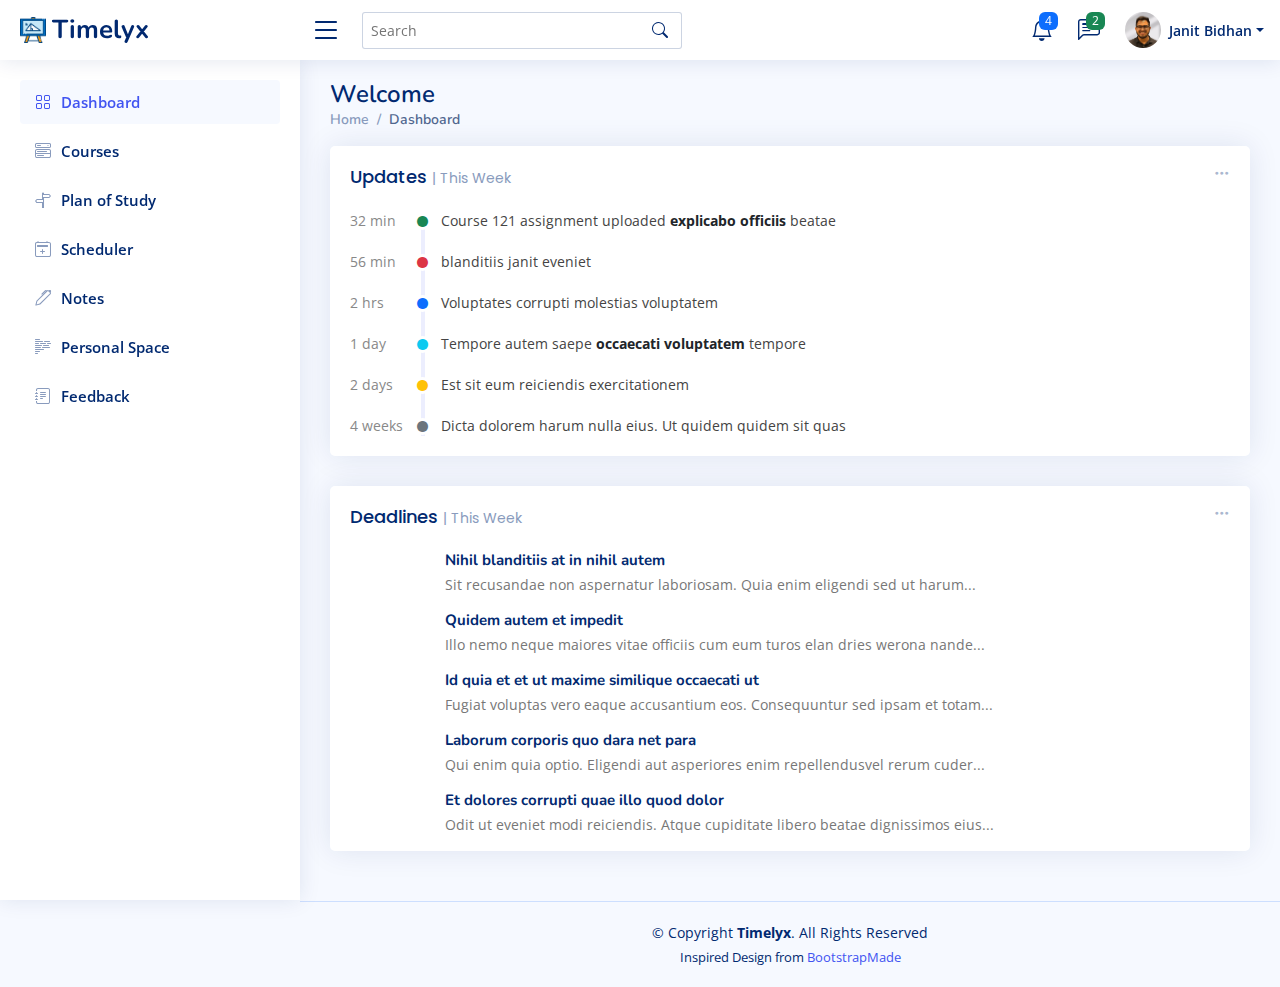
==== src/main/resources/index.html @ e12ec631 "Update index.html" ====
<!DOCTYPE html>
<html lang="en">

<head>
  <meta charset="utf-8">
  <meta content="width=device-width, initial-scale=1.0" name="viewport">

  <title>Timelyx</title>
  <meta content="" name="description">
  <meta content="" name="keywords">

  <!-- Favicons -->
  <link href="assets/img/logo.png" rel="icon">
  <link href="assets/img/logo.png" rel="apple-touch-icon">

  <!-- Google Fonts -->
  <link href="https://fonts.gstatic.com" rel="preconnect">
  <link href="https://fonts.googleapis.com/css?family=Open+Sans:300,300i,400,400i,600,600i,700,700i|Nunito:300,300i,400,400i,600,600i,700,700i|Poppins:300,300i,400,400i,500,500i,600,600i,700,700i" rel="stylesheet">

  <!-- Vendor CSS Files -->
  <link href="assets/vendor/bootstrap/css/bootstrap.min.css" rel="stylesheet">
  <link href="assets/vendor/bootstrap-icons/bootstrap-icons.css" rel="stylesheet">
  <link href="assets/vendor/boxicons/css/boxicons.min.css" rel="stylesheet">
  <link href="assets/vendor/quill/quill.snow.css" rel="stylesheet">
  <link href="assets/vendor/quill/quill.bubble.css" rel="stylesheet">
  <link href="assets/vendor/remixicon/remixicon.css" rel="stylesheet">
  <link href="assets/vendor/simple-datatables/style.css" rel="stylesheet">

  <!-- Template Main CSS File -->
  <link href="assets/css/style.css" rel="stylesheet">

</head>

<body>

  <!-- ======= Header ======= -->
  <header id="header" class="header fixed-top d-flex align-items-center">

    <div class="d-flex align-items-center justify-content-between">
      <a href="index.html" class="logo d-flex align-items-center">
        <img src="assets/img/logo.png" alt="">
        <span class="d-none d-lg-block">Timelyx</span>
      </a>
      <i class="bi bi-list toggle-sidebar-btn"></i>
    </div><!-- End Logo -->

    <div class="search-bar">
      <form class="search-form d-flex align-items-center" method="POST" action="#">
        <input type="text" name="query" placeholder="Search" title="Enter search keyword">
        <button type="submit" title="Search"><i class="bi bi-search"></i></button>
      </form>
    </div><!-- End Search Bar -->

    <nav class="header-nav ms-auto">
      <ul class="d-flex align-items-center">

        <li class="nav-item d-block d-lg-none">
          <a class="nav-link nav-icon search-bar-toggle " href="#">
            <i class="bi bi-search"></i>
          </a>
        </li><!-- End Search Icon-->

        <li class="nav-item dropdown">

          <a class="nav-link nav-icon" href="#" data-bs-toggle="dropdown">
            <i class="bi bi-bell"></i>
            <span class="badge bg-primary badge-number">4</span>
          </a><!-- End Notification Icon -->

          <ul class="dropdown-menu dropdown-menu-end dropdown-menu-arrow notifications">
            <li class="dropdown-header">
              You have 4 new notifications
              <a href="#"><span class="badge rounded-pill bg-primary p-2 ms-2">View all</span></a>
            </li>
            <li>
              <hr class="dropdown-divider">
            </li>

            <li class="notification-item">
              <i class="bi bi-exclamation-circle text-warning"></i>
              <div>
                <h4>Lorem Ipsum</h4>
                <p>Quae dolorem earum veritatis oditseno</p>
                <p>30 min. ago</p>
              </div>
            </li>

            <li>
              <hr class="dropdown-divider">
            </li>

            <li class="notification-item">
              <i class="bi bi-x-circle text-danger"></i>
              <div>
                <h4>Atque rerum nesciunt</h4>
                <p>Quae dolorem earum veritatis oditseno</p>
                <p>1 hr. ago</p>
              </div>
            </li>

            <li>
              <hr class="dropdown-divider">
            </li>

            <li class="notification-item">
              <i class="bi bi-check-circle text-success"></i>
              <div>
                <h4>Sit rerum fuga</h4>
                <p>Quae dolorem earum veritatis oditseno</p>
                <p>2 hrs. ago</p>
              </div>
            </li>

            <li>
              <hr class="dropdown-divider">
            </li>

            <li class="notification-item">
              <i class="bi bi-info-circle text-primary"></i>
              <div>
                <h4>Dicta reprehenderit</h4>
                <p>Quae dolorem earum veritatis oditseno</p>
                <p>4 hrs. ago</p>
              </div>
            </li>

            <li>
              <hr class="dropdown-divider">
            </li>
            <li class="dropdown-footer">
              <a href="#">Show all notifications</a>
            </li>

          </ul><!-- End Notification Dropdown Items -->

        </li><!-- End Notification Nav -->

        <li class="nav-item dropdown">

          <a class="nav-link nav-icon" href="#" data-bs-toggle="dropdown">
            <i class="bi bi-chat-left-text"></i>
            <span class="badge bg-success badge-number">2</span>
          </a><!-- End Messages Icon -->

          <ul class="dropdown-menu dropdown-menu-end dropdown-menu-arrow messages">
            <li class="dropdown-header">
              You have 2 new messages
              <a href="#"><span class="badge rounded-pill bg-primary p-2 ms-2">View all</span></a>
            </li>
            <li>
              <hr class="dropdown-divider">
            </li>

            <li class="message-item">
              <a href="#">
                <i class="bi bi-envelope" style="margin: 20px;"></i>
                <div>
                  <h4>Maria Hudson</h4>
                  <p>Velit asperiores et ducimus soluta repudiandae labore officia est ut...</p>
                  <p>4 hrs. ago</p>
                </div>
              </a>
            </li>
            <li>
              <hr class="dropdown-divider">
            </li>

            <li class="message-item">
              <a href="#">
                <i class="bi bi-envelope" style="margin: 20px;"></i>
                <div>
                  <h4>Anna Nelson</h4>
                  <p>Velit asperiores et ducimus soluta repudiandae labore officia est ut...</p>
                  <p>6 hrs. ago</p>
                </div>
              </a>
            </li>
            <li>
              <hr class="dropdown-divider">
            </li>

            <li class="message-item">
              <a href="#">
                <i class="bi bi-envelope-open" style="margin: 20px;"></i>
                <div>
                  <h4>David Muldon</h4>
                  <p>Velit asperiores et ducimus soluta repudiandae labore officia est ut...</p>
                  <p>8 hrs. ago</p>
                </div>
              </a>
            </li>
            <li>
              <hr class="dropdown-divider">
            </li>

            <li class="dropdown-footer">
              <a href="#">Show all messages</a>
            </li>

          </ul><!-- End Messages Dropdown Items -->

        </li><!-- End Messages Nav -->

        <li class="nav-item dropdown pe-3">

          <a class="nav-link nav-profile d-flex align-items-center pe-0" href="#" data-bs-toggle="dropdown">
            <img src="assets/img/user-image.jpeg" alt="Profile" class="rounded-circle">
            <span class="d-none d-md-block dropdown-toggle ps-2">Janit Bidhan</span>
          </a><!-- End Profile Iamge Icon -->

          <ul class="dropdown-menu dropdown-menu-end dropdown-menu-arrow profile">
            <li class="dropdown-header">
              <h6>Janit Bidhan</h6>
              <span>G01326111</span>
            </li>
            <li>
              <hr class="dropdown-divider">
            </li>

            <li>
              <a class="dropdown-item d-flex align-items-center" href="setting.html">
                <i class="bi bi-gear"></i>
                <span>Account Settings</span>
              </a>
            </li>
            <li>
              <hr class="dropdown-divider">
            </li>

            <li>
              <a class="dropdown-item d-flex align-items-center" href="faqs.html">
                <i class="bi bi-question-circle"></i>
                <span>Need Help?</span>
              </a>
            </li>
            <li>
              <hr class="dropdown-divider">
            </li>

            <li>
              <a class="dropdown-item d-flex align-items-center" href="#">
                <i class="bi bi-box-arrow-right"></i>
                <span>Sign Out</span>
              </a>
            </li>

          </ul><!-- End Profile Dropdown Items -->
        </li><!-- End Profile Nav -->

      </ul>
    </nav><!-- End Icons Navigation -->


  </header><!-- End Header -->

  <!-- ======= Sidebar ======= -->
  <aside id="sidebar" class="sidebar">
    <ul class="sidebar-nav" id="sidebar-nav">

      <li class="nav-item">
        <a class="nav-link " href="index.html">
          <i class="bi bi-grid"></i>
          <span>Dashboard</span>
        </a>
      </li>

      <li class="nav-item">
        <a class="nav-link collapsed" href="courses.html">
          <i class="bi bi-menu-button-wide"></i>
          <span>Courses</span>
        </a>
      </li>

      <li class="nav-item">
        <a class="nav-link collapsed" href="plans.html">
          <i class="bi bi-signpost-split"></i>
          <span>Plan of Study</span>
        </a>
      </li>

      <li class="nav-item">
        <a class="nav-link collapsed" href="cal.html">
          <i class="bi bi-calendar2-plus"></i>
          <span>Scheduler</span>
        </a>
      </li>

      <li class="nav-item">
        <a class="nav-link collapsed" href="notes.html">
          <i class="bi bi-pen"></i>
          <span>Notes</span>
        </a>
      </li>

      <li class="nav-item">
        <a class="nav-link collapsed" href="space.html">
          <i class="bi bi-body-text"></i>
          <span>Personal Space</span>
        </a>
      </li>

      <li class="nav-item">
        <a class="nav-link collapsed" href="feedback.html">
          <i class="bi bi-journal-text"></i>
          <span>Feedback</span>
        </a>
      </li>

    </ul>
  </aside><!-- End Sidebar-->

  <main id="main" class="main">

    <div class="pagetitle">
      <h1>Welcome</h1>
      <nav>
        <ol class="breadcrumb">
          <li class="breadcrumb-item"><a href="index.html">Home</a></li>
          <li class="breadcrumb-item active">Dashboard</li>
        </ol>
      </nav>
    </div><!-- End Page Title -->

    <section class="section dashboard">
      <div class="row">
        <div>

          <!-- Recent Activity -->
          <div class="card">
            <div class="filter">
              <a class="icon" href="#" data-bs-toggle="dropdown"><i class="bi bi-three-dots"></i></a>
              <ul class="dropdown-menu dropdown-menu-end dropdown-menu-arrow">
                <li class="dropdown-header text-start">
                  <h6>Filter</h6>
                </li>

                <li><a class="dropdown-item" href="#">This Week</a></li>
                <li><a class="dropdown-item" href="#">This Month</a></li>
                <li><a class="dropdown-item" href="#">This Year</a></li>
              </ul>
            </div>

            <div class="card-body">
              <h5 class="card-title">Updates <span>| This Week</span></h5>

              <div class="activity">

                <div class="activity-item d-flex">
                  <div class="activite-label">32 min</div>
                  <i class='bi bi-circle-fill activity-badge text-success align-self-start'></i>
                  <div class="activity-content">
                    Course 121 assignment uploaded <a href="#" class="fw-bold text-dark">explicabo officiis</a> beatae
                  </div>
                </div><!-- End activity item-->

                <div class="activity-item d-flex">
                  <div class="activite-label">56 min</div>
                  <i class='bi bi-circle-fill activity-badge text-danger align-self-start'></i>
                  <div class="activity-content">
                     blanditiis janit eveniet
                  </div>
                </div><!-- End activity item-->

                <div class="activity-item d-flex">
                  <div class="activite-label">2 hrs</div>
                  <i class='bi bi-circle-fill activity-badge text-primary align-self-start'></i>
                  <div class="activity-content">
                    Voluptates corrupti molestias voluptatem
                  </div>
                </div><!-- End activity item-->

                <div class="activity-item d-flex">
                  <div class="activite-label">1 day</div>
                  <i class='bi bi-circle-fill activity-badge text-info align-self-start'></i>
                  <div class="activity-content">
                    Tempore autem saepe <a href="#" class="fw-bold text-dark">occaecati voluptatem</a> tempore
                  </div>
                </div><!-- End activity item-->

                <div class="activity-item d-flex">
                  <div class="activite-label">2 days</div>
                  <i class='bi bi-circle-fill activity-badge text-warning align-self-start'></i>
                  <div class="activity-content">
                    Est sit eum reiciendis exercitationem
                  </div>
                </div><!-- End activity item-->

                <div class="activity-item d-flex">
                  <div class="activite-label">4 weeks</div>
                  <i class='bi bi-circle-fill activity-badge text-muted align-self-start'></i>
                  <div class="activity-content">
                    Dicta dolorem harum nulla eius. Ut quidem quidem sit quas
                  </div>
                </div><!-- End activity item-->

              </div>

            </div>
          </div><!-- End Recent Activity -->

          <!-- News & Updates Traffic -->
          <div class="card">
            <div class="filter">
              <a class="icon" href="#" data-bs-toggle="dropdown"><i class="bi bi-three-dots"></i></a>
              <ul class="dropdown-menu dropdown-menu-end dropdown-menu-arrow">
                <li class="dropdown-header text-start">
                  <h6>Filter</h6>
                </li>

                <li><a class="dropdown-item" href="#">This Week</a></li>
                <li><a class="dropdown-item" href="#">This Month</a></li>
                <li><a class="dropdown-item" href="#">This Year</a></li>
              </ul>
            </div>

            <div class="card-body pb-0">
              <h5 class="card-title">Deadlines <span>| This Week</span></h5>

              <div class="news">
                <div class="post-item clearfix">
                  <img src="assets/img/news-1.jpg" alt="">
                  <h4><a href="#">Nihil blanditiis at in nihil autem</a></h4>
                  <p>Sit recusandae non aspernatur laboriosam. Quia enim eligendi sed ut harum...</p>
                </div>

                <div class="post-item clearfix">
                  <img src="assets/img/news-2.jpg" alt="">
                  <h4><a href="#">Quidem autem et impedit</a></h4>
                  <p>Illo nemo neque maiores vitae officiis cum eum turos elan dries werona nande...</p>
                </div>

                <div class="post-item clearfix">
                  <img src="assets/img/news-3.jpg" alt="">
                  <h4><a href="#">Id quia et et ut maxime similique occaecati ut</a></h4>
                  <p>Fugiat voluptas vero eaque accusantium eos. Consequuntur sed ipsam et totam...</p>
                </div>

                <div class="post-item clearfix">
                  <img src="assets/img/news-4.jpg" alt="">
                  <h4><a href="#">Laborum corporis quo dara net para</a></h4>
                  <p>Qui enim quia optio. Eligendi aut asperiores enim repellendusvel rerum cuder...</p>
                </div>

                <div class="post-item clearfix">
                  <img src="assets/img/news-5.jpg" alt="">
                  <h4><a href="#">Et dolores corrupti quae illo quod dolor</a></h4>
                  <p>Odit ut eveniet modi reiciendis. Atque cupiditate libero beatae dignissimos eius...</p>
                </div>

              </div><!-- End sidebar recent posts-->

            </div>
          </div><!-- End News & Updates -->

        </div><!-- End Right side columns -->

      </div>
    </section>

  </main><!-- End #main -->

  <!-- ======= Footer ======= -->
  <footer id="footer" class="footer">
    <div class="copyright">
      &copy; Copyright <strong><span>Timelyx</span></strong>. All Rights Reserved
    </div>
    <div class="credits">
      <!-- All the links in the footer should remain intact. -->
      <!-- You can delete the links only if you purchased the pro version. -->
      <!-- Licensing information: https://bootstrapmade.com/license/ -->
      <!-- Purchase the pro version with working PHP/AJAX contact form: https://bootstrapmade.com/nice-admin-bootstrap-admin-html-template/ -->
      Inspired Design from <a href="https://bootstrapmade.com/">BootstrapMade</a>
    </div>
  </footer><!-- End Footer -->

  <a href="#" class="back-to-top d-flex align-items-center justify-content-center"><i class="bi bi-arrow-up-short"></i></a>

  <!-- Vendor JS Files -->
  <script src="assets/vendor/apexcharts/apexcharts.min.js"></script>
  <script src="assets/vendor/bootstrap/js/bootstrap.bundle.min.js"></script>
  <script src="assets/vendor/chart.js/chart.umd.js"></script>
  <script src="assets/vendor/echarts/echarts.min.js"></script>
  <script src="assets/vendor/quill/quill.min.js"></script>
  <script src="assets/vendor/simple-datatables/simple-datatables.js"></script>
  <script src="assets/vendor/tinymce/tinymce.min.js"></script>
  <script src="assets/vendor/php-email-form/validate.js"></script>

  <!-- Template Main JS File -->
  <script src="assets/js/main.js"></script>

</body>

</html>
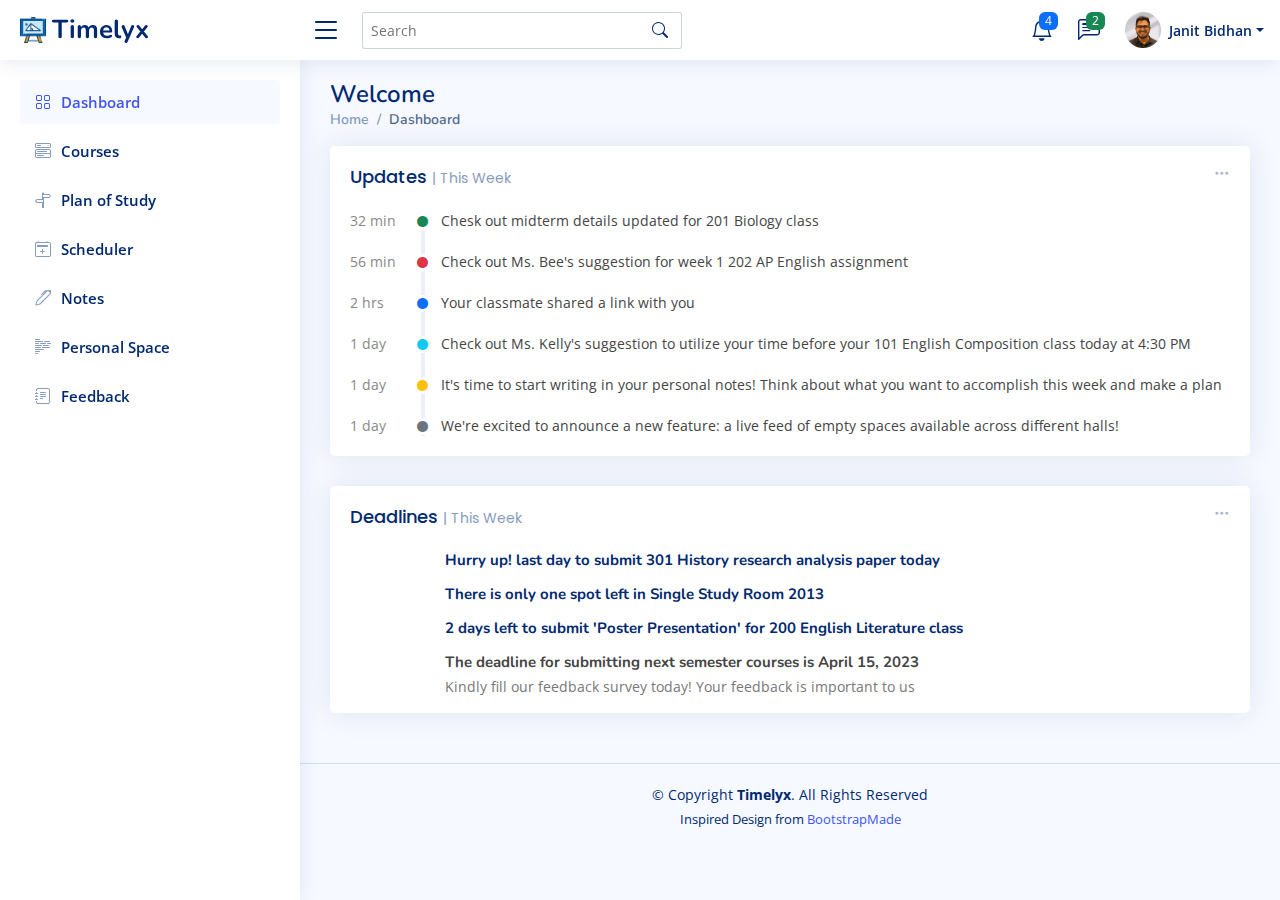
==== commit 2f7b0b65: "Update index.html" ====
--- a/src/main/resources/index.html
+++ b/src/main/resources/index.html
@@ -210,8 +210,8 @@
 
           <ul class="dropdown-menu dropdown-menu-end dropdown-menu-arrow profile">
             <li class="dropdown-header">
-              <h6>Janit Bidhan</h6>
-              <span>G01326111</span>
+              <h6>John Doe</h6>
+              <span>G01328111</span>
             </li>
             <li>
               <hr class="dropdown-divider">
@@ -349,7 +349,7 @@
                   <div class="activite-label">32 min</div>
                   <i class='bi bi-circle-fill activity-badge text-success align-self-start'></i>
                   <div class="activity-content">
-                    Course 121 assignment uploaded <a href="#" class="fw-bold text-dark">explicabo officiis</a> beatae
+                    Chesk out midterm details updated for 201 Biology class<a href="#" class="fw-bold text-dark"></a> 
                   </div>
                 </div><!-- End activity item-->
 
@@ -357,7 +357,7 @@
                   <div class="activite-label">56 min</div>
                   <i class='bi bi-circle-fill activity-badge text-danger align-self-start'></i>
                   <div class="activity-content">
-                     blanditiis janit eveniet
+                    Check out Ms. Bee's suggestion for week 1 202 AP English assignment 
                   </div>
                 </div><!-- End activity item-->
 
@@ -365,7 +365,7 @@
                   <div class="activite-label">2 hrs</div>
                   <i class='bi bi-circle-fill activity-badge text-primary align-self-start'></i>
                   <div class="activity-content">
-                    Voluptates corrupti molestias voluptatem
+                    Your classmate shared a link with you 
                   </div>
                 </div><!-- End activity item-->
 
@@ -373,23 +373,23 @@
                   <div class="activite-label">1 day</div>
                   <i class='bi bi-circle-fill activity-badge text-info align-self-start'></i>
                   <div class="activity-content">
-                    Tempore autem saepe <a href="#" class="fw-bold text-dark">occaecati voluptatem</a> tempore
-                  </div>
-                </div><!-- End activity item-->
-
-                <div class="activity-item d-flex">
-                  <div class="activite-label">2 days</div>
+                    Check out Ms. Kelly's suggestion to utilize your time before your 101 English Composition class today at 4:30 PM <a href="#" class="fw-bold text-dark"></a> 
+                  </div>
+                </div><!-- End activity item-->
+
+                <div class="activity-item d-flex">
+                  <div class="activite-label">1 day</div>
                   <i class='bi bi-circle-fill activity-badge text-warning align-self-start'></i>
                   <div class="activity-content">
-                    Est sit eum reiciendis exercitationem
-                  </div>
-                </div><!-- End activity item-->
-
-                <div class="activity-item d-flex">
-                  <div class="activite-label">4 weeks</div>
+                    It's time to start writing in your personal notes! Think about what you want to accomplish this week and make a plan
+                  </div>
+                </div><!-- End activity item-->
+
+                <div class="activity-item d-flex">
+                  <div class="activite-label">1 day</div>
                   <i class='bi bi-circle-fill activity-badge text-muted align-self-start'></i>
                   <div class="activity-content">
-                    Dicta dolorem harum nulla eius. Ut quidem quidem sit quas
+                    We're excited to announce a new feature: a live feed of empty spaces available across different halls!
                   </div>
                 </div><!-- End activity item-->
 
@@ -419,32 +419,29 @@
               <div class="news">
                 <div class="post-item clearfix">
                   <img src="assets/img/news-1.jpg" alt="">
-                  <h4><a href="#">Nihil blanditiis at in nihil autem</a></h4>
-                  <p>Sit recusandae non aspernatur laboriosam. Quia enim eligendi sed ut harum...</p>
-                </div>
-
-                <div class="post-item clearfix">
-                  <img src="assets/img/news-2.jpg" alt="">
-                  <h4><a href="#">Quidem autem et impedit</a></h4>
-                  <p>Illo nemo neque maiores vitae officiis cum eum turos elan dries werona nande...</p>
-                </div>
+                  <h4><a href="#"> Hurry up! last day to submit 301 History research analysis paper today</a></h4>
+          </p>
+                </div>
+              
+
+              
 
                 <div class="post-item clearfix">
                   <img src="assets/img/news-3.jpg" alt="">
-                  <h4><a href="#">Id quia et et ut maxime similique occaecati ut</a></h4>
-                  <p>Fugiat voluptas vero eaque accusantium eos. Consequuntur sed ipsam et totam...</p>
+                  <h4><a href="#">There is only one spot left in Single Study Room 2013 </a></h4>
+                  <p></p>
                 </div>
 
                 <div class="post-item clearfix">
                   <img src="assets/img/news-4.jpg" alt="">
-                  <h4><a href="#">Laborum corporis quo dara net para</a></h4>
-                  <p>Qui enim quia optio. Eligendi aut asperiores enim repellendusvel rerum cuder...</p>
+                  <h4><a href="#">2 days left to submit 'Poster Presentation' for 200 English Literature class</a></h4>
+                  <p></p>
                 </div>
 
                 <div class="post-item clearfix">
                   <img src="assets/img/news-5.jpg" alt="">
-                  <h4><a href="#">Et dolores corrupti quae illo quod dolor</a></h4>
-                  <p>Odit ut eveniet modi reiciendis. Atque cupiditate libero beatae dignissimos eius...</p>
+                  <h4>The deadline for submitting next semester courses is April 15, 2023</h4>
+                  <p> Kindly fill our feedback survey today! Your feedback is important to us</p>
                 </div>
 
               </div><!-- End sidebar recent posts-->
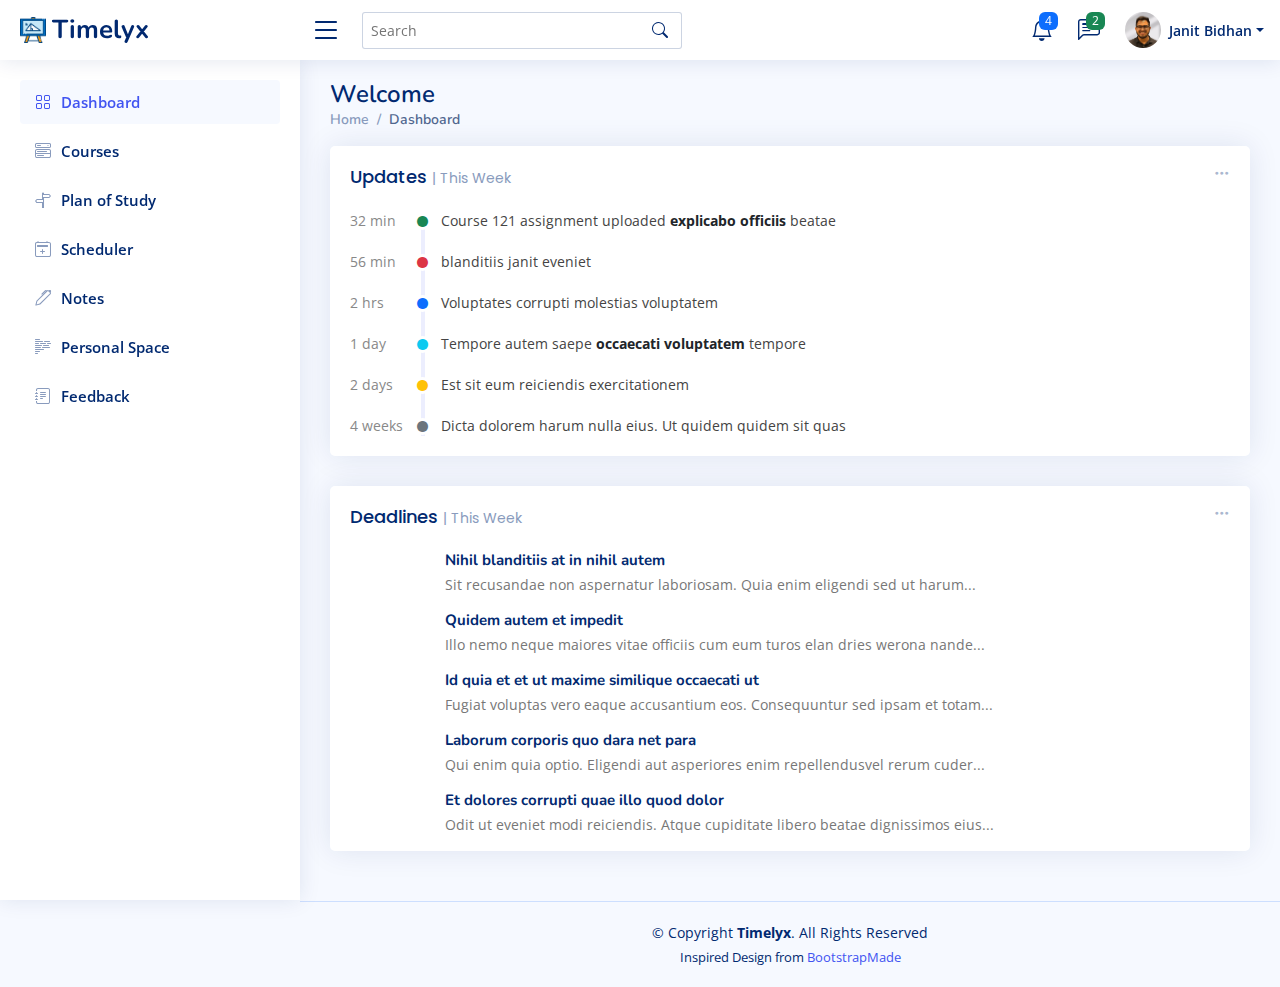
==== commit 2445a12c: "Merge pull request #12 from janitbidhan/main" ====
--- a/src/main/resources/index.html
+++ b/src/main/resources/index.html
@@ -210,8 +210,8 @@
 
           <ul class="dropdown-menu dropdown-menu-end dropdown-menu-arrow profile">
             <li class="dropdown-header">
-              <h6>John Doe</h6>
-              <span>G01328111</span>
+              <h6>Janit Bidhan</h6>
+              <span>G01326111</span>
             </li>
             <li>
               <hr class="dropdown-divider">
@@ -349,7 +349,7 @@
                   <div class="activite-label">32 min</div>
                   <i class='bi bi-circle-fill activity-badge text-success align-self-start'></i>
                   <div class="activity-content">
-                    Chesk out midterm details updated for 201 Biology class<a href="#" class="fw-bold text-dark"></a> 
+                    Course 121 assignment uploaded <a href="#" class="fw-bold text-dark">explicabo officiis</a> beatae
                   </div>
                 </div><!-- End activity item-->
 
@@ -357,7 +357,7 @@
                   <div class="activite-label">56 min</div>
                   <i class='bi bi-circle-fill activity-badge text-danger align-self-start'></i>
                   <div class="activity-content">
-                    Check out Ms. Bee's suggestion for week 1 202 AP English assignment 
+                     blanditiis janit eveniet
                   </div>
                 </div><!-- End activity item-->
 
@@ -365,7 +365,7 @@
                   <div class="activite-label">2 hrs</div>
                   <i class='bi bi-circle-fill activity-badge text-primary align-self-start'></i>
                   <div class="activity-content">
-                    Your classmate shared a link with you 
+                    Voluptates corrupti molestias voluptatem
                   </div>
                 </div><!-- End activity item-->
 
@@ -373,23 +373,23 @@
                   <div class="activite-label">1 day</div>
                   <i class='bi bi-circle-fill activity-badge text-info align-self-start'></i>
                   <div class="activity-content">
-                    Check out Ms. Kelly's suggestion to utilize your time before your 101 English Composition class today at 4:30 PM <a href="#" class="fw-bold text-dark"></a> 
-                  </div>
-                </div><!-- End activity item-->
-
-                <div class="activity-item d-flex">
-                  <div class="activite-label">1 day</div>
+                    Tempore autem saepe <a href="#" class="fw-bold text-dark">occaecati voluptatem</a> tempore
+                  </div>
+                </div><!-- End activity item-->
+
+                <div class="activity-item d-flex">
+                  <div class="activite-label">2 days</div>
                   <i class='bi bi-circle-fill activity-badge text-warning align-self-start'></i>
                   <div class="activity-content">
-                    It's time to start writing in your personal notes! Think about what you want to accomplish this week and make a plan
-                  </div>
-                </div><!-- End activity item-->
-
-                <div class="activity-item d-flex">
-                  <div class="activite-label">1 day</div>
+                    Est sit eum reiciendis exercitationem
+                  </div>
+                </div><!-- End activity item-->
+
+                <div class="activity-item d-flex">
+                  <div class="activite-label">4 weeks</div>
                   <i class='bi bi-circle-fill activity-badge text-muted align-self-start'></i>
                   <div class="activity-content">
-                    We're excited to announce a new feature: a live feed of empty spaces available across different halls!
+                    Dicta dolorem harum nulla eius. Ut quidem quidem sit quas
                   </div>
                 </div><!-- End activity item-->
 
@@ -419,29 +419,32 @@
               <div class="news">
                 <div class="post-item clearfix">
                   <img src="assets/img/news-1.jpg" alt="">
-                  <h4><a href="#"> Hurry up! last day to submit 301 History research analysis paper today</a></h4>
-          </p>
-                </div>
-              
-
-              
+                  <h4><a href="#">Nihil blanditiis at in nihil autem</a></h4>
+                  <p>Sit recusandae non aspernatur laboriosam. Quia enim eligendi sed ut harum...</p>
+                </div>
+
+                <div class="post-item clearfix">
+                  <img src="assets/img/news-2.jpg" alt="">
+                  <h4><a href="#">Quidem autem et impedit</a></h4>
+                  <p>Illo nemo neque maiores vitae officiis cum eum turos elan dries werona nande...</p>
+                </div>
 
                 <div class="post-item clearfix">
                   <img src="assets/img/news-3.jpg" alt="">
-                  <h4><a href="#">There is only one spot left in Single Study Room 2013 </a></h4>
-                  <p></p>
+                  <h4><a href="#">Id quia et et ut maxime similique occaecati ut</a></h4>
+                  <p>Fugiat voluptas vero eaque accusantium eos. Consequuntur sed ipsam et totam...</p>
                 </div>
 
                 <div class="post-item clearfix">
                   <img src="assets/img/news-4.jpg" alt="">
-                  <h4><a href="#">2 days left to submit 'Poster Presentation' for 200 English Literature class</a></h4>
-                  <p></p>
+                  <h4><a href="#">Laborum corporis quo dara net para</a></h4>
+                  <p>Qui enim quia optio. Eligendi aut asperiores enim repellendusvel rerum cuder...</p>
                 </div>
 
                 <div class="post-item clearfix">
                   <img src="assets/img/news-5.jpg" alt="">
-                  <h4>The deadline for submitting next semester courses is April 15, 2023</h4>
-                  <p> Kindly fill our feedback survey today! Your feedback is important to us</p>
+                  <h4><a href="#">Et dolores corrupti quae illo quod dolor</a></h4>
+                  <p>Odit ut eveniet modi reiciendis. Atque cupiditate libero beatae dignissimos eius...</p>
                 </div>
 
               </div><!-- End sidebar recent posts-->
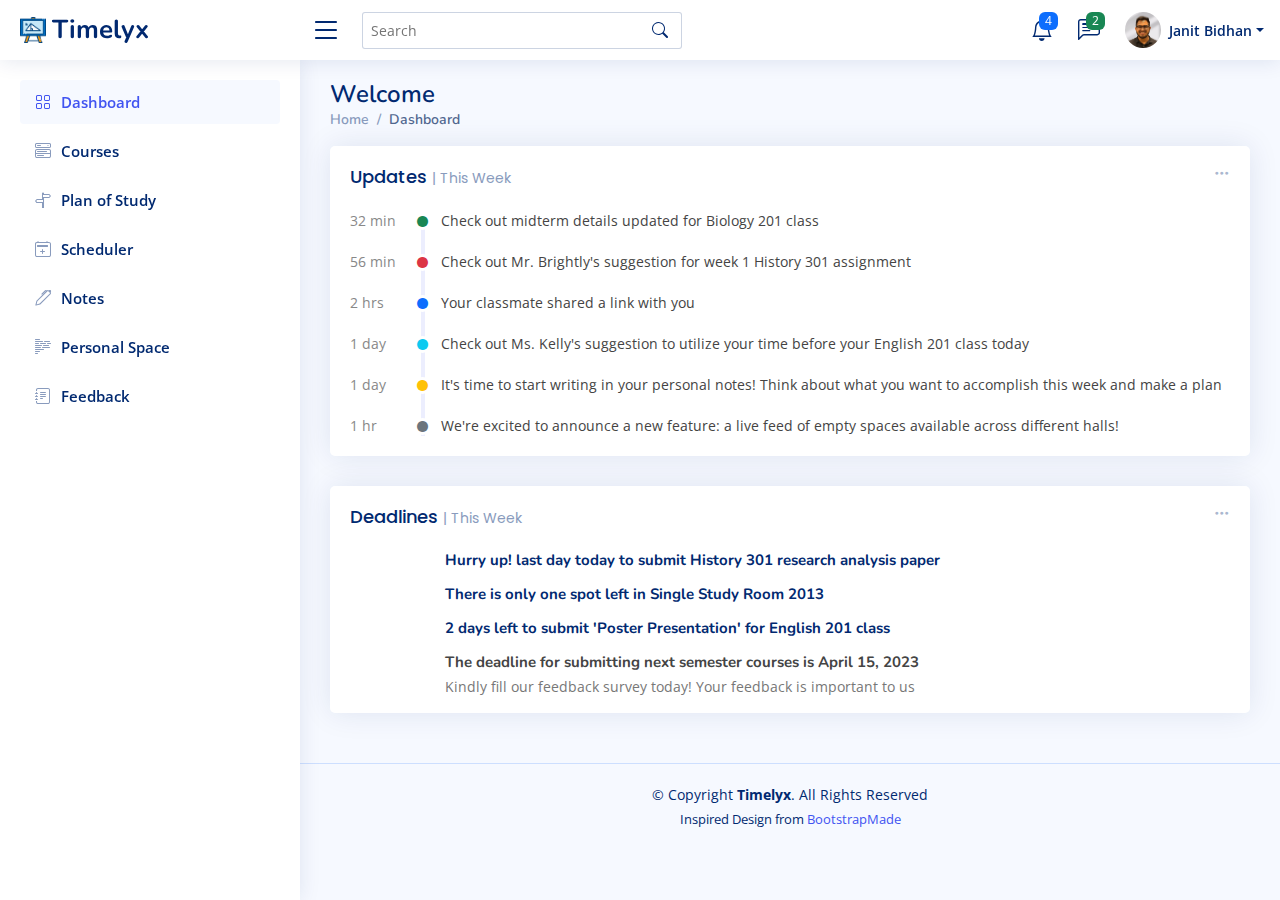
==== commit c679a337: "index and plan changes" ====
--- a/src/main/resources/index.html
+++ b/src/main/resources/index.html
@@ -210,8 +210,8 @@
 
           <ul class="dropdown-menu dropdown-menu-end dropdown-menu-arrow profile">
             <li class="dropdown-header">
-              <h6>Janit Bidhan</h6>
-              <span>G01326111</span>
+              <h6>John Doe</h6>
+              <span>G01328111</span>
             </li>
             <li>
               <hr class="dropdown-divider">
@@ -349,7 +349,7 @@
                   <div class="activite-label">32 min</div>
                   <i class='bi bi-circle-fill activity-badge text-success align-self-start'></i>
                   <div class="activity-content">
-                    Course 121 assignment uploaded <a href="#" class="fw-bold text-dark">explicabo officiis</a> beatae
+                    Check out midterm details updated for Biology 201 class<a href="#" class="fw-bold text-dark"></a> 
                   </div>
                 </div><!-- End activity item-->
 
@@ -357,7 +357,7 @@
                   <div class="activite-label">56 min</div>
                   <i class='bi bi-circle-fill activity-badge text-danger align-self-start'></i>
                   <div class="activity-content">
-                     blanditiis janit eveniet
+                    Check out Mr. Brightly's suggestion for week 1 History 301 assignment 
                   </div>
                 </div><!-- End activity item-->
 
@@ -365,7 +365,7 @@
                   <div class="activite-label">2 hrs</div>
                   <i class='bi bi-circle-fill activity-badge text-primary align-self-start'></i>
                   <div class="activity-content">
-                    Voluptates corrupti molestias voluptatem
+                    Your classmate shared a link with you 
                   </div>
                 </div><!-- End activity item-->
 
@@ -373,23 +373,23 @@
                   <div class="activite-label">1 day</div>
                   <i class='bi bi-circle-fill activity-badge text-info align-self-start'></i>
                   <div class="activity-content">
-                    Tempore autem saepe <a href="#" class="fw-bold text-dark">occaecati voluptatem</a> tempore
-                  </div>
-                </div><!-- End activity item-->
-
-                <div class="activity-item d-flex">
-                  <div class="activite-label">2 days</div>
+                    Check out Ms. Kelly's suggestion to utilize your time before your English 201 class today<a href="#" class="fw-bold text-dark"></a> 
+                  </div>
+                </div><!-- End activity item-->
+
+                <div class="activity-item d-flex">
+                  <div class="activite-label">1 day</div>
                   <i class='bi bi-circle-fill activity-badge text-warning align-self-start'></i>
                   <div class="activity-content">
-                    Est sit eum reiciendis exercitationem
-                  </div>
-                </div><!-- End activity item-->
-
-                <div class="activity-item d-flex">
-                  <div class="activite-label">4 weeks</div>
+                    It's time to start writing in your personal notes! Think about what you want to accomplish this week and make a plan
+                  </div>
+                </div><!-- End activity item-->
+
+                <div class="activity-item d-flex">
+                  <div class="activite-label">1 hr</div>
                   <i class='bi bi-circle-fill activity-badge text-muted align-self-start'></i>
                   <div class="activity-content">
-                    Dicta dolorem harum nulla eius. Ut quidem quidem sit quas
+                    We're excited to announce a new feature: a live feed of empty spaces available across different halls!
                   </div>
                 </div><!-- End activity item-->
 
@@ -419,32 +419,29 @@
               <div class="news">
                 <div class="post-item clearfix">
                   <img src="assets/img/news-1.jpg" alt="">
-                  <h4><a href="#">Nihil blanditiis at in nihil autem</a></h4>
-                  <p>Sit recusandae non aspernatur laboriosam. Quia enim eligendi sed ut harum...</p>
-                </div>
-
-                <div class="post-item clearfix">
-                  <img src="assets/img/news-2.jpg" alt="">
-                  <h4><a href="#">Quidem autem et impedit</a></h4>
-                  <p>Illo nemo neque maiores vitae officiis cum eum turos elan dries werona nande...</p>
-                </div>
+                  <h4><a href="#"> Hurry up! last day today to submit History 301 research analysis paper</a></h4>
+          </p>
+                </div>
+              
+
+              
 
                 <div class="post-item clearfix">
                   <img src="assets/img/news-3.jpg" alt="">
-                  <h4><a href="#">Id quia et et ut maxime similique occaecati ut</a></h4>
-                  <p>Fugiat voluptas vero eaque accusantium eos. Consequuntur sed ipsam et totam...</p>
+                  <h4><a href="#">There is only one spot left in Single Study Room 2013 </a></h4>
+                  <p></p>
                 </div>
 
                 <div class="post-item clearfix">
                   <img src="assets/img/news-4.jpg" alt="">
-                  <h4><a href="#">Laborum corporis quo dara net para</a></h4>
-                  <p>Qui enim quia optio. Eligendi aut asperiores enim repellendusvel rerum cuder...</p>
+                  <h4><a href="#">2 days left to submit 'Poster Presentation' for English 201 class</a></h4>
+                  <p></p>
                 </div>
 
                 <div class="post-item clearfix">
                   <img src="assets/img/news-5.jpg" alt="">
-                  <h4><a href="#">Et dolores corrupti quae illo quod dolor</a></h4>
-                  <p>Odit ut eveniet modi reiciendis. Atque cupiditate libero beatae dignissimos eius...</p>
+                  <h4>The deadline for submitting next semester courses is April 15, 2023</a></h4>
+                  <p> Kindly fill our feedback survey today! Your feedback is important to us</p>
                 </div>
 
               </div><!-- End sidebar recent posts-->
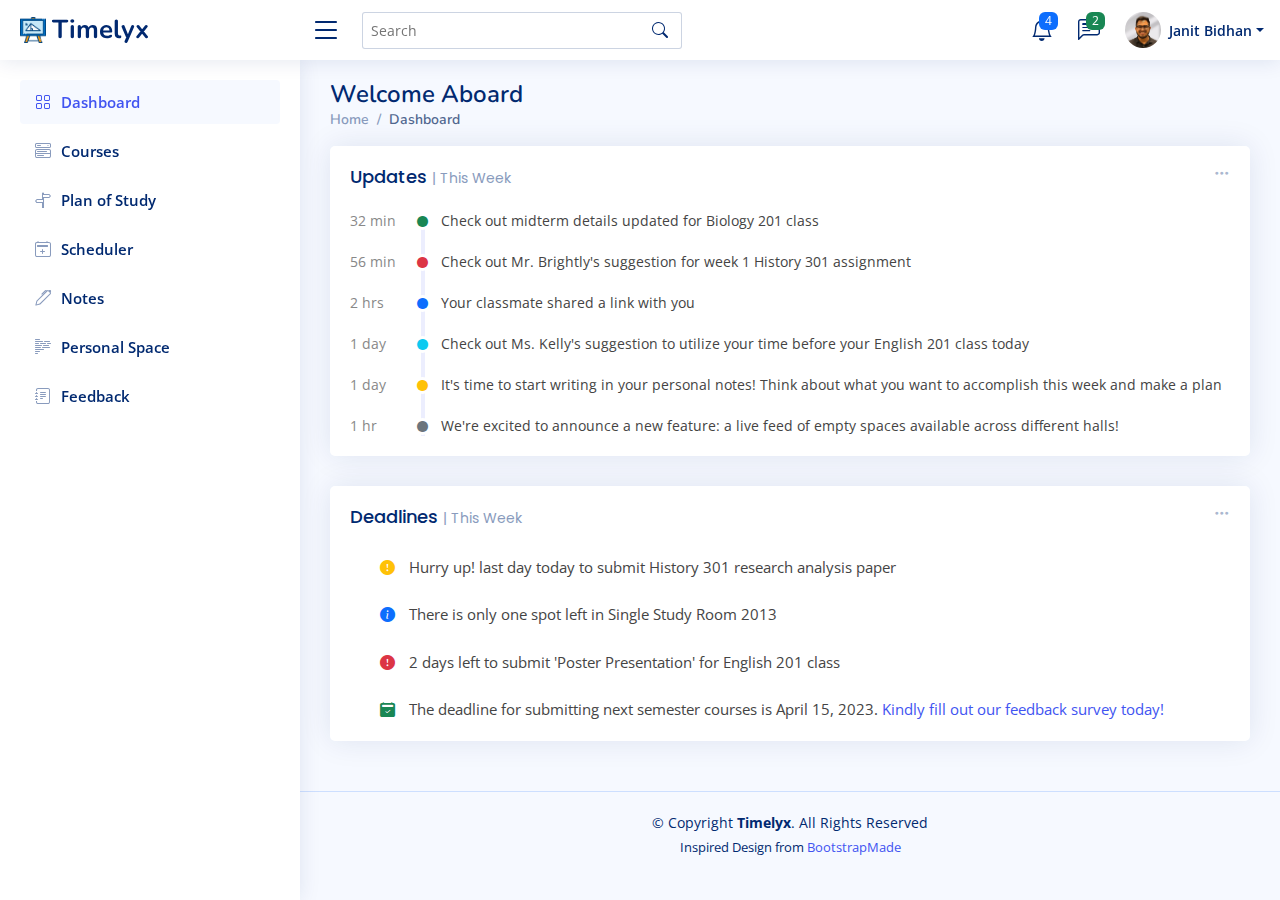
==== commit 34de9277: "Html fixes" ====
--- a/src/main/resources/index.html
+++ b/src/main/resources/index.html
@@ -79,8 +79,8 @@
             <li class="notification-item">
               <i class="bi bi-exclamation-circle text-warning"></i>
               <div>
-                <h4>Lorem Ipsum</h4>
-                <p>Quae dolorem earum veritatis oditseno</p>
+                <h4>Plan of study updated</h4>
+                <p>A course timeline is now available for the courses, electives, and graduation requirements</p>
                 <p>30 min. ago</p>
               </div>
             </li>
@@ -92,8 +92,8 @@
             <li class="notification-item">
               <i class="bi bi-x-circle text-danger"></i>
               <div>
-                <h4>Atque rerum nesciunt</h4>
-                <p>Quae dolorem earum veritatis oditseno</p>
+                <h4> Last day to submit Biology assignment</h4>
+                <p>Posted by Ms. Kelly</p>
                 <p>1 hr. ago</p>
               </div>
             </li>
@@ -105,9 +105,9 @@
             <li class="notification-item">
               <i class="bi bi-check-circle text-success"></i>
               <div>
-                <h4>Sit rerum fuga</h4>
-                <p>Quae dolorem earum veritatis oditseno</p>
-                <p>2 hrs. ago</p>
+                <h4>Note sharing</h4>
+                <p>Review your notes to see what your classmates have shared</p>
+                <p>4hr. ago</p>
               </div>
             </li>
 
@@ -118,9 +118,9 @@
             <li class="notification-item">
               <i class="bi bi-info-circle text-primary"></i>
               <div>
-                <h4>Dicta reprehenderit</h4>
-                <p>Quae dolorem earum veritatis oditseno</p>
-                <p>4 hrs. ago</p>
+                <h4>New feature alert</h4>
+                <p>Check live feed of available spaces across school</p>
+                <p>1hr. ago</p>
               </div>
             </li>
 
@@ -155,9 +155,9 @@
               <a href="#">
                 <i class="bi bi-envelope" style="margin: 20px;"></i>
                 <div>
-                  <h4>Maria Hudson</h4>
-                  <p>Velit asperiores et ducimus soluta repudiandae labore officia est ut...</p>
-                  <p>4 hrs. ago</p>
+                  <h4>Mr. Brightley</h4>
+                  <p>Week 1 English assignment due this Friday</p>
+                  <p>1 min. ago</p>
                 </div>
               </a>
             </li>
@@ -169,9 +169,9 @@
               <a href="#">
                 <i class="bi bi-envelope" style="margin: 20px;"></i>
                 <div>
-                  <h4>Anna Nelson</h4>
-                  <p>Velit asperiores et ducimus soluta repudiandae labore officia est ut...</p>
-                  <p>6 hrs. ago</p>
+                  <h4>Ms. Eleanor</h4>
+                  <p>Kindly look at my suggestions under scheduler </p>
+                  <p>1hr. ago</p>
                 </div>
               </a>
             </li>
@@ -183,9 +183,9 @@
               <a href="#">
                 <i class="bi bi-envelope-open" style="margin: 20px;"></i>
                 <div>
-                  <h4>David Muldon</h4>
-                  <p>Velit asperiores et ducimus soluta repudiandae labore officia est ut...</p>
-                  <p>8 hrs. ago</p>
+                  <h4>Elizabeth Mcord</h4>
+                  <p>Shared a link </p>
+                  <p>4hrs. ago</p>
                 </div>
               </a>
             </li>
@@ -210,8 +210,8 @@
 
           <ul class="dropdown-menu dropdown-menu-end dropdown-menu-arrow profile">
             <li class="dropdown-header">
-              <h6>John Doe</h6>
-              <span>G01328111</span>
+              <h6>Janit Bidhan</h6>
+              <span>G01326111</span>
             </li>
             <li>
               <hr class="dropdown-divider">
@@ -312,7 +312,7 @@
   <main id="main" class="main">
 
     <div class="pagetitle">
-      <h1>Welcome</h1>
+      <h1>Welcome Aboard</h1>
       <nav>
         <ol class="breadcrumb">
           <li class="breadcrumb-item"><a href="index.html">Home</a></li>
@@ -399,7 +399,7 @@
           </div><!-- End Recent Activity -->
 
           <!-- News & Updates Traffic -->
-          <div class="card">
+          <div class="card" style="padding-bottom: 10px;">
             <div class="filter">
               <a class="icon" href="#" data-bs-toggle="dropdown"><i class="bi bi-three-dots"></i></a>
               <ul class="dropdown-menu dropdown-menu-end dropdown-menu-arrow">
@@ -413,39 +413,45 @@
               </ul>
             </div>
 
-            <div class="card-body pb-0">
+            <div class="card-body pb-0" >
               <h5 class="card-title">Deadlines <span>| This Week</span></h5>
-
-              <div class="news">
-                <div class="post-item clearfix">
-                  <img src="assets/img/news-1.jpg" alt="">
-                  <h4><a href="#"> Hurry up! last day today to submit History 301 research analysis paper</a></h4>
-          </p>
-                </div>
-              
-
-              
-
-                <div class="post-item clearfix">
-                  <img src="assets/img/news-3.jpg" alt="">
-                  <h4><a href="#">There is only one spot left in Single Study Room 2013 </a></h4>
+              <!--div class="news">
+                <div class="post-item">
+                  <h4> Hurry up! last day today to submit History 301 research analysis paper</h4>
+                </div>
+
+                <div class="post-item clearfix">
+                  <h4>There is only one spot left in Single Study Room 2013 </h4>
                   <p></p>
                 </div>
 
                 <div class="post-item clearfix">
-                  <img src="assets/img/news-4.jpg" alt="">
-                  <h4><a href="#">2 days left to submit 'Poster Presentation' for English 201 class</a></h4>
-                  <p></p>
-                </div>
-
-                <div class="post-item clearfix">
-                  <img src="assets/img/news-5.jpg" alt="">
-                  <h4>The deadline for submitting next semester courses is April 15, 2023</a></h4>
-                  <p> Kindly fill our feedback survey today! Your feedback is important to us</p>
+                  <h4>2 days left to submit 'Poster Presentation' for English 201 class</h4>
+                </div>
+
+                <div class="post-item clearfix">
+                  <h4>The deadline for submitting next semester courses is April 15, 2023.Kindly fill our feedback survey today! Your feedback is important to us</h4>
                 </div>
 
               </div><!-- End sidebar recent posts-->
-
+              <div class="news" >
+                <div class="post-item">
+                  <p><i class="bi bi-exclamation-circle-fill text-warning"></i> Hurry up! last day today to submit History 301 research analysis paper</p>
+                </div>
+
+                <div class="post-item clearfix">
+                  <p><i class="bi bi-info-circle-fill text-primary"></i> There is only one spot left in Single Study Room 2013 </p>
+                </div>
+
+                <div class="post-item clearfix">
+                  <p><i class="bi bi-exclamation-circle-fill text-danger"></i> 2 days left to submit 'Poster Presentation' for English 201 class</p>
+                </div>
+
+                <div class="post-item clearfix">
+                  <p><i class="bi bi-calendar2-check-fill text-success"></i> The deadline for submitting next semester courses is April 15, 2023. <a href="#">Kindly fill out our feedback survey today!</a></p>
+                </div>
+
+              </div><!-- End sidebar recent posts-->
             </div>
           </div><!-- End News & Updates -->
 
--- a/src/main/resources/assets/css/style.css
+++ b/src/main/resources/assets/css/style.css
@@ -893,12 +893,17 @@
   border-radius: 5px;
 }
 
-.dashboard .news h4 {
+.dashboard .news p {
   font-size: 15px;
-  margin-left: 95px;
-  font-weight: bold;
+  margin-left: 20px;
+  padding: 5px;
   margin-bottom: 5px;
 }
+.dashboard .news i {
+  margin-right: 5px;
+  padding: 5px;
+
+}
 
 .dashboard .news h4 a {
   color: #012970;
@@ -909,11 +914,11 @@
   color: #4154f1;
 }
 
-.dashboard .news p {
-  font-size: 14px;
-  color: #777777;
-  margin-left: 95px;
-}
+/*.dashboard .news p {*/
+/*  font-size: 14px;*/
+/*  color: #777777;*/
+/*  margin-left: 95px;*/
+/*}*/
 
 /* Recent Sales */
 .dashboard .recent-sales {
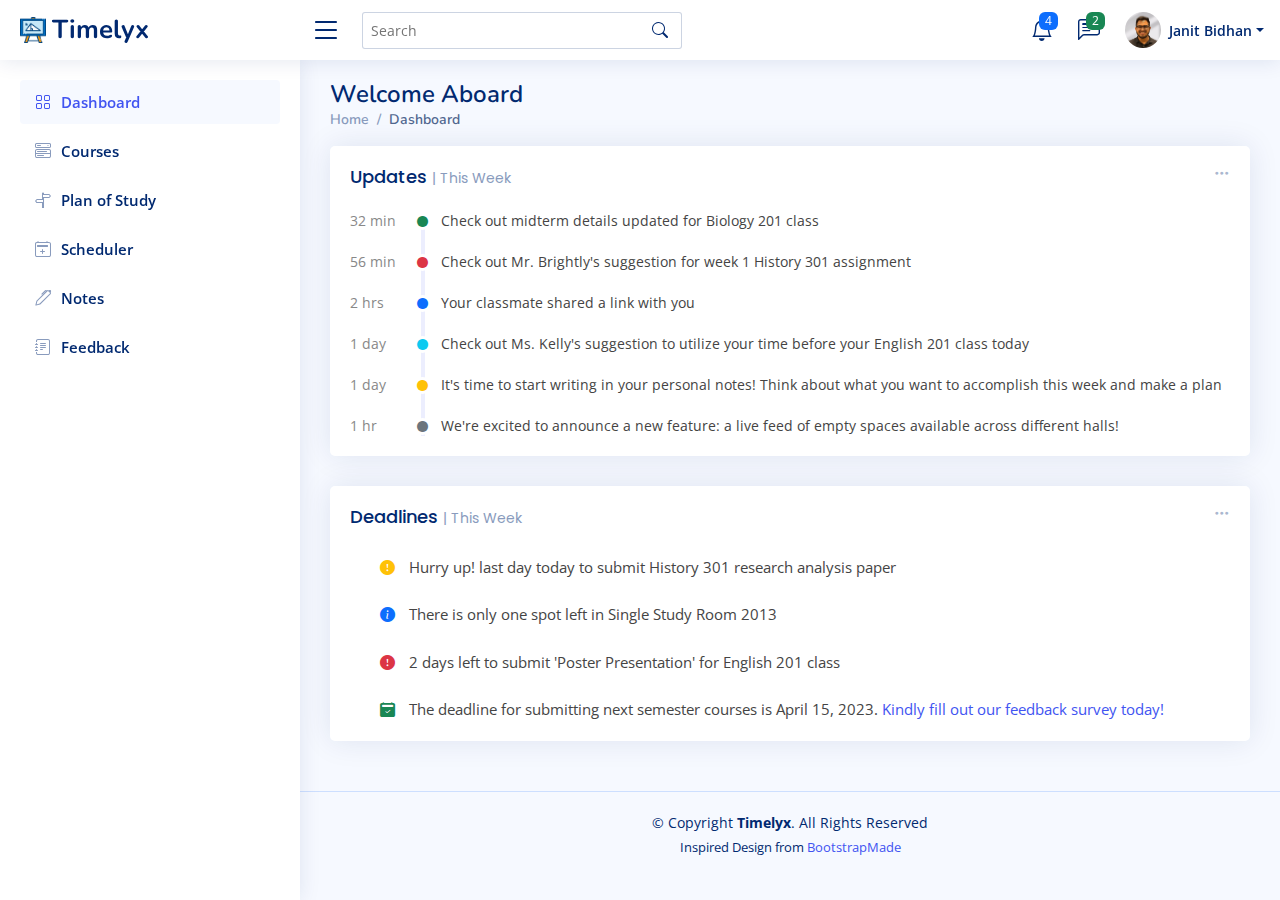
==== commit 02348147: "Adding backend content logic" ====
--- a/src/main/resources/index.html
+++ b/src/main/resources/index.html
@@ -292,12 +292,6 @@
         </a>
       </li>
 
-      <li class="nav-item">
-        <a class="nav-link collapsed" href="space.html">
-          <i class="bi bi-body-text"></i>
-          <span>Personal Space</span>
-        </a>
-      </li>
 
       <li class="nav-item">
         <a class="nav-link collapsed" href="feedback.html">
--- a/src/main/resources/assets/css/style.css
+++ b/src/main/resources/assets/css/style.css
@@ -1,10 +1,3 @@
-/**
-* Template Name: NiceAdmin
-* Updated: Mar 09 2023 with Bootstrap v5.2.3
-* Template URL: https://bootstrapmade.com/nice-admin-bootstrap-admin-html-template/
-* Author: BootstrapMade.com
-* License: https://bootstrapmade.com/license/
-*/
 
 /*--------------------------------------------------------------
 # General
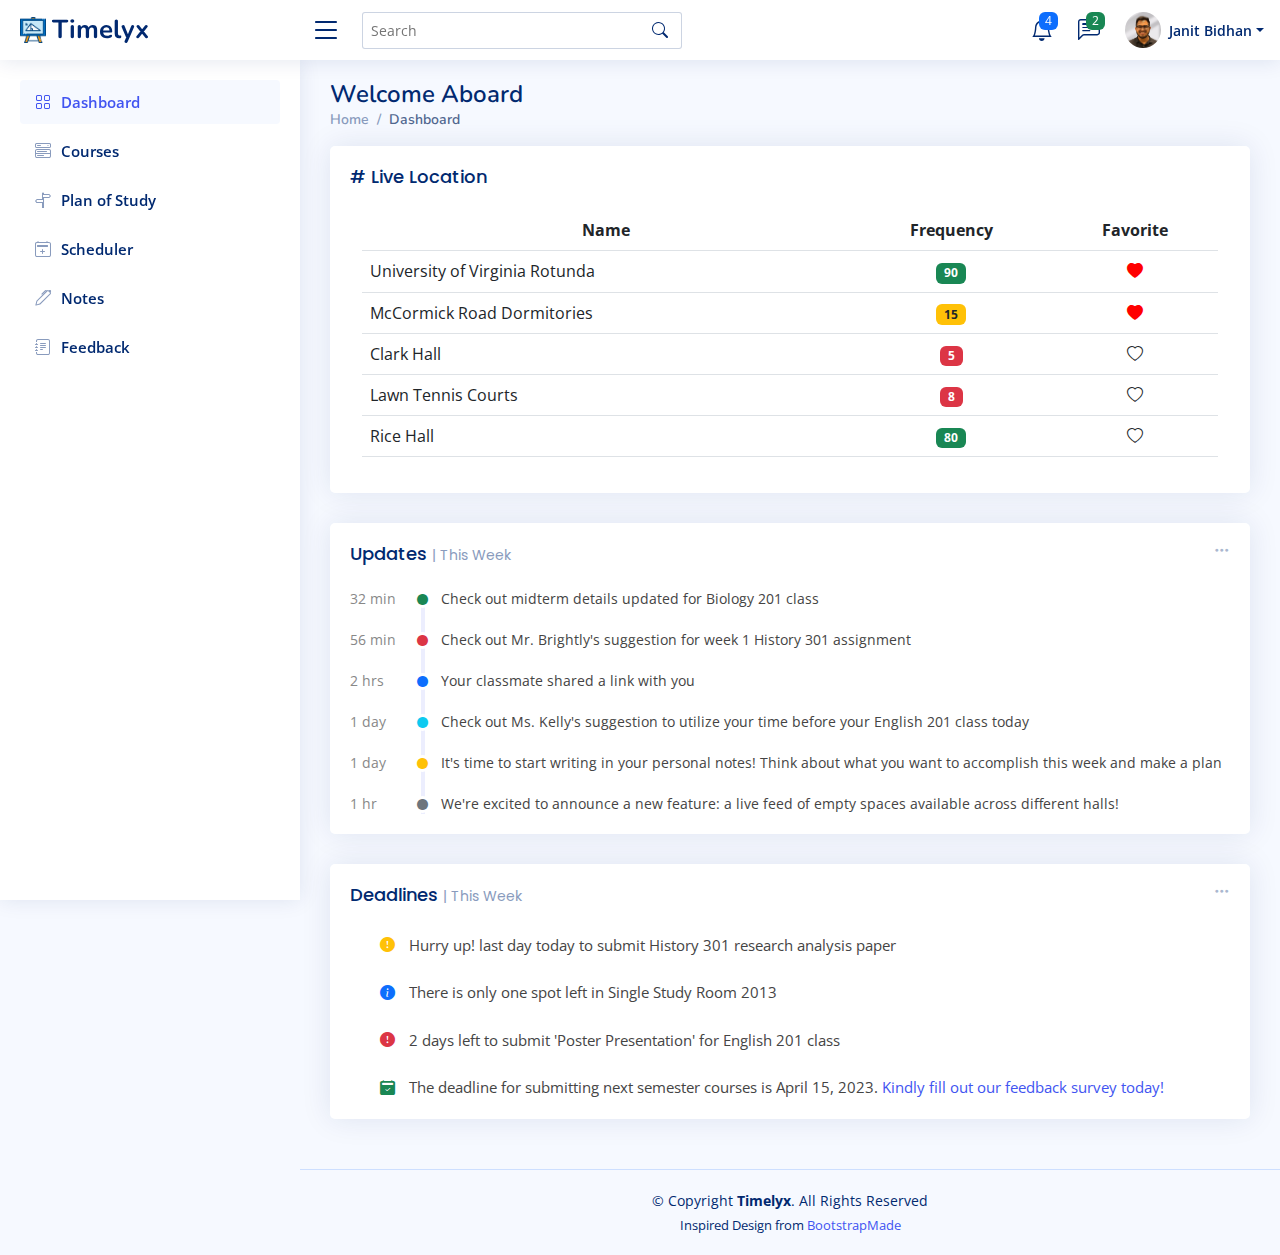
==== commit d0b147ba: "location hardware added" ====
--- a/src/main/resources/index.html
+++ b/src/main/resources/index.html
@@ -318,6 +318,53 @@
     <section class="section dashboard">
       <div class="row">
         <div>
+          <!-- Recent Activity -->
+
+          <div class="card">
+            <div class="card-body">
+              <h5 class="card-title"># Live Location</h5>
+              <div class="container">
+                <div class="table-responsive">
+                  <table class="table">
+                    <thead>
+                    <tr>
+                      <th>Name</th>
+                      <th>Frequency</th>
+                      <th>Favorite</th>
+                    </tr>
+                    </thead>
+                    <tbody>
+                    <tr>
+                      <td class="first">University of Virginia Rotunda</td>
+                      <td><span class="badge bg-success lead">90</span></td>
+                      <td><span class="bi bi-heart-fill red" onclick="toggleFavorite(this)"></span></td>
+                    </tr>
+                    <tr>
+                      <td class="first">McCormick Road Dormitories</td>
+                      <td><span class="badge bg-warning text-dark">15</span></td>
+                      <td><span class="bi bi-heart-fill red" onclick="toggleFavorite(this)"></span></td>
+                    </tr>
+                    <tr>
+                      <td class="first">Clark Hall</td>
+                      <td><span class="badge bg-danger">5</span></td>
+                      <td><span class="bi bi-heart" onclick="toggleFavorite(this)"></span></td>
+                    </tr>
+                    <tr>
+                      <td class="first">Lawn Tennis Courts</td>
+                      <td><span class="badge bg-danger">8</span></td>
+                      <td><span class="bi bi-heart" onclick="toggleFavorite(this)"></span></td>
+                    </tr>
+                    <tr>
+                      <td class="first">Rice Hall</td>
+                      <td><span class="badge bg-success">80</span></td>
+                      <td><span class="bi bi-heart" onclick="toggleFavorite(this)"></span></td>
+                    </tr>
+                    </tbody>
+                  </table>
+                </div>
+              </div>
+            </div>
+          </div>
 
           <!-- Recent Activity -->
           <div class="card">
--- a/src/main/resources/assets/css/style.css
+++ b/src/main/resources/assets/css/style.css
@@ -4,6 +4,15 @@
 --------------------------------------------------------------*/
 :root {
   scroll-behavior: smooth;
+}
+.xxy{
+  font-size: medium;
+}
+th.first, td.first {
+  text-align: left;
+}
+th, td {
+  text-align: center;
 }
 
 body {
@@ -11,7 +20,10 @@
   background: #f6f9ff;
   color: #444444;
 }
-
+.red{
+  color: red;
+
+}
 a {
   color: #4154f1;
   text-decoration: none;
